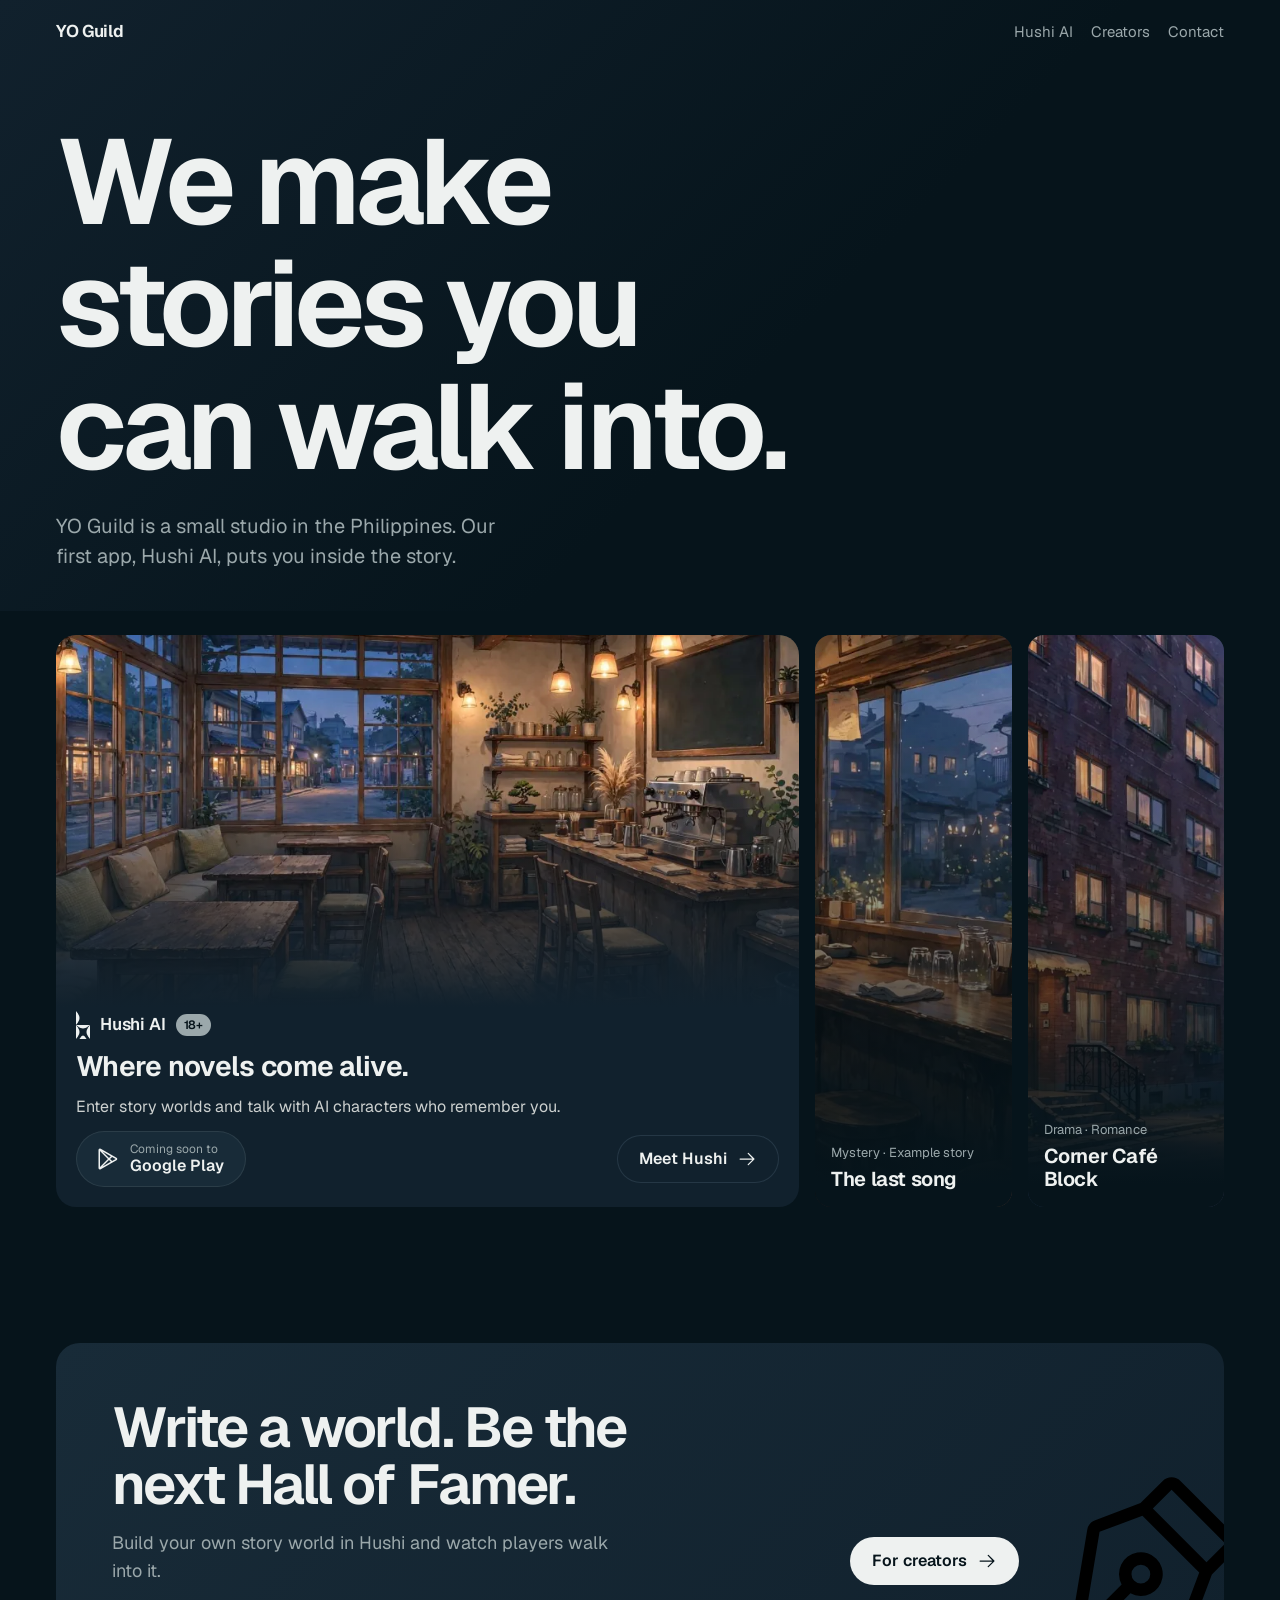
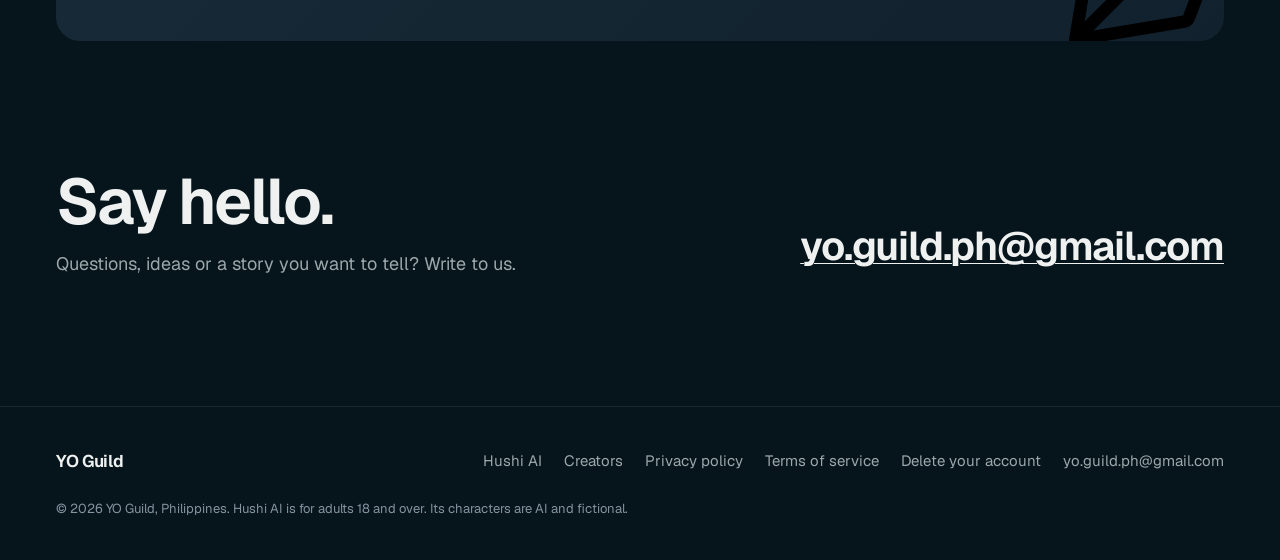
==== index.html @ 48d68849 "Add YO Guild site: front page, Hushi AI page, creators page, legal pages Static HTML/CSS for GitHub " ====
<!doctype html>
<html lang="en">
<head>
<meta charset="utf-8">
<meta name="viewport" content="width=device-width, initial-scale=1, viewport-fit=cover">
<title>YO Guild</title>
<meta name="description" content="YO Guild makes story apps you can walk into. Our first app, Hushi AI, puts you inside the story.">
<link rel="canonical" href="https://yoguild.github.io/">
<meta name="theme-color" content="#06141B">
<meta name="color-scheme" content="dark">
<link rel="icon" href="/assets/favicon.svg" type="image/svg+xml">
<link rel="apple-touch-icon" href="/assets/apple-touch-icon.png">
<link rel="preload" href="/assets/fonts/geist-normal-latin.woff2" as="font" type="font/woff2" crossorigin>
<link rel="stylesheet" href="/assets/site.css">
<meta property="og:type" content="website">
<meta property="og:site_name" content="YO Guild">
<meta property="og:title" content="YO Guild">
<meta property="og:description" content="YO Guild makes story apps you can walk into. Our first app, Hushi AI, puts you inside the story.">
<meta property="og:url" content="https://yoguild.github.io/">
<meta property="og:image" content="https://yoguild.github.io/assets/img/og-hushi.jpg">
<meta property="og:image:width" content="1200">
<meta property="og:image:height" content="630">
<meta name="twitter:card" content="summary_large_image">
</head>
<body>
<a class="skip" href="#main">Skip to content</a>
<header class="site-header">
  <div class="wrap">
    <a class="wordmark" href="/">YO Guild</a>
    <nav class="nav" aria-label="Main"><a href="/hushi/">Hushi AI</a><a href="/hushi/creators/">Creators</a><a href="mailto:yo.guild.ph@gmail.com">Contact</a></nav>
  </div>
</header>
<main id="main">
<section class="home-hero">
  <div class="wrap">
    <h1>We make stories you can walk into.</h1>
    <p class="lede">YO Guild is a small studio in the Philippines. Our first app, Hushi AI, puts you inside the story.</p>
  </div>
</section>

<section aria-labelledby="apps-title">
  <div class="wrap">
    <h2 id="apps-title" class="vh">Our apps</h2>
    <div class="apps">
      <article class="appcard">
        <figure><img src="/assets/img/cafe-900.webp" srcset="/assets/img/cafe-900.webp 900w, /assets/img/cafe-1800.webp 1800w" sizes="(min-width:900px) 760px, 100vw" alt="" width="900" height="506"></figure>
        <div class="in">
          <div class="brand"><svg viewBox="0 0 100 200" aria-hidden="true"><use href="/assets/icons.svg#mark"/></svg>Hushi AI <span class="age" aria-label="18 plus">18+</span></div>
          <p class="tagline">Where novels come alive.</p>
          <p>Enter story worlds and talk with AI characters who remember you.</p>
          <div class="row">
            <span class="soon" role="img" aria-label="Coming soon to Google Play"><svg class="ico" aria-hidden="true"><use href="/assets/icons.svg#google-play-logo"/></svg><span><small>Coming soon to</small><b>Google Play</b></span></span>
            <a class="btn btn-ghost" href="/hushi/">Meet Hushi <svg class="ico" aria-hidden="true"><use href="/assets/icons.svg#arrow-right"/></svg></a>
          </div>
        </div>
      </article>
      <!-- Story worlds: placeholder covers until the real world covers are ready. -->
      <div class="worlds">
        <a class="world" href="/hushi/#story">
          <img src="/assets/img/world-bar.webp" alt="" width="600" height="800" loading="lazy">
          <span>Mystery · Example story</span>
          <b>The last song</b>
        </a>
        <a class="world" href="/hushi/">
          <img src="/assets/img/world-street.webp" alt="" width="600" height="800" loading="lazy">
          <span>Drama · Romance</span>
          <b>Corner Café Block</b>
        </a>
      </div>
    </div>
  </div>
</section>

<section class="section">
  <div class="wrap">
    <div class="band">
      <svg class="ico-big" aria-hidden="true"><use href="/assets/icons.svg#pen-nib"/></svg>
      <div>
        <h2>Write a world. Be the next Hall of Famer.</h2>
        <p class="sub">Build your own story world in Hushi and watch players walk into it.</p>
      </div>
      <a class="btn btn-primary" href="/hushi/creators/">For creators <svg class="ico" aria-hidden="true"><use href="/assets/icons.svg#arrow-right"/></svg></a>
    </div>
  </div>
</section>

<section class="section" style="padding-top:0" aria-labelledby="contact-title">
  <div class="wrap contact">
    <div>
      <h2 id="contact-title" class="h2">Say hello.</h2>
      <p class="sub">Questions, ideas or a story you want to tell? Write to us.</p>
    </div>
    <a class="mail" href="mailto:yo.guild.ph@gmail.com">yo.guild.ph@gmail.com</a>
  </div>
</section>
</main>
<footer class="site-footer">
  <div class="wrap">
    <div class="foot-top">
      <a class="wordmark" href="/">YO Guild</a>
      <nav class="foot-links" aria-label="Footer">
        <a href="/hushi/">Hushi AI</a>
        <a href="/hushi/creators/">Creators</a>
        <a href="/hushi/privacy/">Privacy policy</a>
        <a href="/hushi/terms/">Terms of service</a>
        <a href="/hushi/delete-account/">Delete your account</a>
        <a href="mailto:yo.guild.ph@gmail.com">yo.guild.ph@gmail.com</a>
      </nav>
    </div>
    <p class="foot-small">© 2026 YO Guild, Philippines. Hushi AI is for adults 18 and over. Its characters are AI and fictional.</p>
  </div>
</footer>
</body>
</html>
---- assets/site.css ----
/* YO Guild site. Slate ground, silver type, place art carries the colour (Hushi design rules, planV5/redesign-proposal.md). */
@font-face{font-family:"Geist";font-style:normal;font-weight:100 900;font-display:swap;src:url(/assets/fonts/geist-normal-latin.woff2) format("woff2")}
@font-face{font-family:"Geist";font-style:italic;font-weight:100 900;font-display:swap;src:url(/assets/fonts/geist-italic-latin.woff2) format("woff2")}

:root{
  --ink:#06141B; --deep:#11212D; --raised:#182B38; --line:#253745; --steel:#4A5C6A;
  --muted:#8494A0; --soft:#9BA8AB; --body:#CCD0CF; --mist:#EEF1F0;
  --card:rgba(17,33,45,.80);
  --hair:color-mix(in srgb,var(--soft) 14%,transparent);
  --ease:cubic-bezier(.2,0,0,1); --fast:150ms; --mid:240ms;
  --sans:"Geist",ui-sans-serif,system-ui,-apple-system,"Segoe UI",Roboto,sans-serif;
  --gutter:max(16px,env(safe-area-inset-left,0px));
  --gutter-r:max(16px,env(safe-area-inset-right,0px));
  color-scheme:dark;
}
*,*::before,*::after{box-sizing:border-box}
html{-webkit-text-size-adjust:100%;text-size-adjust:100%;scroll-padding-top:24px}
body{margin:0;background:var(--ink);color:var(--body);font:400 16px/1.6 var(--sans);-webkit-font-smoothing:antialiased;-moz-osx-font-smoothing:grayscale;-webkit-tap-highlight-color:transparent}
::selection{background:var(--mist);color:var(--ink)}
img,svg{display:block;max-width:100%}
img{height:auto}
a{color:var(--mist);text-decoration-thickness:1px;text-underline-offset:3px}
:focus-visible{outline:2px solid var(--mist);outline-offset:3px;border-radius:6px}
h1,h2,h3{color:var(--mist);font-weight:650;letter-spacing:-.035em;line-height:1.02;text-wrap:balance;margin:0}
p,ul,ol,figure{margin:0}
html{scrollbar-color:var(--line) var(--ink)}
.ico{width:1.25em;height:1.25em;flex:none;fill:currentColor}
.wrap{width:100%;max-width:1200px;margin:0 auto;padding-left:var(--gutter);padding-right:var(--gutter-r)}
.skip{position:absolute;left:12px;top:-60px;z-index:50;background:var(--mist);color:var(--ink);padding:10px 16px;border-radius:999px;font-weight:600;text-decoration:none}
.skip:focus{top:12px}
.vh{position:absolute;width:1px;height:1px;overflow:hidden;clip-path:inset(50%);white-space:nowrap}

/* Header and footer */
.site-header{position:absolute;inset:0 0 auto;z-index:10;padding-top:env(safe-area-inset-top,0px)}
.site-header .wrap{display:flex;align-items:center;gap:4px 20px;min-height:64px;flex-wrap:wrap}
.wordmark{color:var(--mist);font-weight:650;font-size:17px;letter-spacing:-.02em;text-decoration:none;margin-right:auto;padding-block:10px}
.nav{display:flex;gap:4px 18px;font-size:15px}
.nav a{color:var(--soft);text-decoration:none;padding-block:12px;transition:color var(--fast) var(--ease)}
.nav a[aria-current="page"]{color:var(--mist);font-weight:600}
@media (hover:hover) and (pointer:fine){.nav a:hover{color:var(--mist)}}
.plain-top{padding-top:calc(88px + env(safe-area-inset-top,0px))}
.site-footer{border-top:1px solid var(--hair);margin-top:auto}
.site-footer .wrap{display:grid;gap:20px;padding-block:36px calc(40px + env(safe-area-inset-bottom,0px))}
.foot-top{display:flex;flex-wrap:wrap;align-items:center;gap:12px 24px}
.foot-top .wordmark{padding:0}
.foot-links{display:flex;flex-wrap:wrap;gap:8px 22px;font-size:15px}
.foot-links a{color:var(--soft);text-decoration:none;padding-block:6px}
@media (hover:hover) and (pointer:fine){.foot-links a:hover{color:var(--mist)}}
.foot-small{font-size:13px;color:var(--muted)}

/* Brand, buttons, store badge */
.brand{display:flex;align-items:center;gap:10px;color:var(--mist);font-weight:600;font-size:17px;letter-spacing:-.01em}
.brand svg{height:28px;width:14px;fill:var(--mist)}
.age{font:600 12px/1 var(--sans);color:var(--ink);background:var(--soft);border-radius:999px;padding:5px 8px}
.btn{display:inline-flex;align-items:center;gap:10px;min-height:48px;padding:0 22px;border-radius:999px;font:600 16px/1 var(--sans);text-decoration:none;white-space:nowrap;transition:transform var(--fast) var(--ease),background-color var(--fast) var(--ease)}
.btn:active{transform:scale(.97)}
.btn-primary{background:var(--mist);color:var(--ink)}
.btn-ghost{color:var(--mist);box-shadow:inset 0 0 0 1px var(--line)}
@media (hover:hover) and (pointer:fine){.btn-ghost:hover{background:var(--deep)}.btn-primary:hover{background:#fff}}
.soon{display:inline-flex;align-items:center;gap:12px;min-height:56px;padding:0 22px 0 18px;border-radius:999px;background:var(--raised);color:var(--mist);box-shadow:inset 0 0 0 1px var(--hair)}
.soon .ico{width:24px;height:24px}
.soon span{display:grid;line-height:1.15}
.soon small{font-size:12px;color:var(--soft)}
.soon b{font-size:16px;font-weight:600}
.ctas{display:flex;flex-wrap:wrap;gap:12px;align-items:center}
.art{position:absolute;inset:0;width:100%;height:100%;object-fit:cover}

/* Shared section rhythm */
.section{padding-block:clamp(72px,10vw,128px)}
.h2{font-size:clamp(36px,6vw,64px)}
.sub{margin-top:16px;max-width:44ch;color:var(--soft);font-size:18px;line-height:1.55}
.lede{font-size:clamp(17px,2.2vw,20px);line-height:1.5;color:var(--body);max-width:36ch}

/* ===== Front page ===== */
.home-hero{position:relative;isolation:isolate;padding-block:calc(120px + env(safe-area-inset-top,0px)) 40px}
.home-hero::before{content:"";position:absolute;inset:0;z-index:-1;background:linear-gradient(135deg,var(--deep),var(--ink) 60%)}
.home-hero h1{font-size:clamp(48px,9.4vw,120px);max-width:10ch;letter-spacing:-.045em}
.home-hero .lede{margin-top:24px;color:var(--soft)}
.apps{display:grid;gap:16px;padding-block:24px 8px}
.appcard{display:grid;border-radius:20px;overflow:hidden;background:var(--deep);text-decoration:none;color:inherit}
.appcard figure{position:relative;aspect-ratio:16/9}
.appcard figure img{width:100%;height:100%;object-fit:cover}
.appcard figure::after{content:"";position:absolute;inset:0;background:linear-gradient(to top,var(--deep),transparent 60%)}
.appcard .in{padding:4px 20px 20px;display:grid;gap:12px}
.tagline{color:var(--mist);font-size:clamp(22px,2.6vw,28px);font-weight:650;letter-spacing:-.025em;line-height:1.1}
.appcard .row{display:flex;flex-wrap:wrap;gap:12px;align-items:center;justify-content:space-between}
.worlds{display:grid;grid-template-columns:repeat(2,minmax(0,1fr));gap:12px}
.world{position:relative;isolation:isolate;display:flex;flex-direction:column;justify-content:flex-end;gap:4px;aspect-ratio:3/4;border-radius:16px;overflow:hidden;padding:16px;color:var(--mist);text-decoration:none;background:var(--deep)}
.world img{position:absolute;inset:0;z-index:-2;width:100%;height:100%;object-fit:cover;transition:transform var(--mid) var(--ease)}
.world::after{content:"";position:absolute;inset:0;z-index:-1;background:linear-gradient(to top,var(--ink) 4%,color-mix(in srgb,var(--ink) 40%,transparent) 55%,transparent)}
.world b{font-size:20px;font-weight:650;letter-spacing:-.02em;line-height:1.15}
.world span{font-size:13px;color:var(--soft)}
@media (hover:hover) and (pointer:fine){.world:hover img{transform:scale(1.03)}}
.band{display:grid;gap:24px;align-items:end;padding:clamp(28px,5vw,56px);border-radius:24px;background:linear-gradient(135deg,var(--raised),var(--deep));position:relative;overflow:hidden;isolation:isolate}
.band .ico-big{display:none;position:absolute;right:-20px;bottom:-30px;width:200px;height:200px;color:color-mix(in srgb,var(--soft) 16%,transparent);z-index:-1}
.band h2{font-size:clamp(32px,5vw,56px);max-width:14ch}
.contact{display:grid;gap:18px}
.mail{font-size:clamp(22px,4vw,40px);font-weight:650;letter-spacing:-.03em;color:var(--mist);word-break:break-word}

/* ===== Hushi page ===== */
.hero{position:relative;min-height:min(92svh,880px);display:flex;align-items:flex-end;overflow:hidden;isolation:isolate}
.hero .art{z-index:-2;object-position:60% 50%}
.hero::after{content:"";position:absolute;inset:0;z-index:-1;background:
  linear-gradient(to bottom,color-mix(in srgb,var(--ink) 75%,transparent),transparent 30%),
  linear-gradient(to top,var(--ink) 4%,color-mix(in srgb,var(--ink) 85%,transparent) 30%,transparent 75%),
  color-mix(in srgb,var(--ink) 45%,transparent)}
.hero .wrap{padding-block:120px 56px;display:grid;gap:22px}
.hero h1{font-size:clamp(52px,10vw,128px);max-width:9ch;letter-spacing:-.045em}
.ep{position:relative;isolation:isolate;overflow:hidden;padding-block:clamp(56px,8vw,96px)}
.ep>.art{z-index:-2;opacity:.42}
.ep::after{content:"";position:absolute;inset:0;z-index:-1;background:linear-gradient(to bottom,var(--ink),color-mix(in srgb,var(--ink) 62%,transparent) 22%,color-mix(in srgb,var(--ink) 62%,transparent) 78%,var(--ink))}
.ep-grid{display:grid;gap:40px}
.column{display:grid;gap:18px;width:100%;max-width:520px;margin-inline:auto}
.side{width:100%;max-width:520px;margin-inline:auto}
.beat{font-size:clamp(34px,5.4vw,64px);max-width:13ch}
.beat-sub{margin-top:14px;color:var(--soft);font-size:17px;max-width:32ch}
.tag-ex{justify-self:center;font-size:12px;font-weight:600;color:var(--soft);border-radius:999px;padding:6px 10px;background:color-mix(in srgb,var(--ink) 70%,transparent);box-shadow:inset 0 0 0 1px var(--hair)}
.ep-card{display:grid;gap:4px;justify-items:center;text-align:center;padding:18px 20px;border-radius:20px;background:color-mix(in srgb,var(--ink) 70%,transparent);box-shadow:inset 0 0 0 1px var(--hair)}
.ep-card small{font:600 13px/1 var(--sans);color:var(--soft);font-variant-numeric:tabular-nums}
.ep-card b{color:var(--mist);font-size:22px;font-weight:650;letter-spacing:-.02em}
.scenebar{display:grid;grid-template-columns:1fr auto;align-items:center;gap:12px;padding:10px 14px;border-radius:16px;background:color-mix(in srgb,var(--ink) 80%,transparent)}
.scenebar b{display:block;color:var(--mist);font-weight:600;font-size:15px}
.scenebar span{color:var(--soft);font-size:13px}
.cast{display:flex}
.cast img{width:30px;height:30px;border-radius:50%;object-fit:cover;box-shadow:0 0 0 2px var(--ink)}
.cast img+img{margin-left:-6px}
.dead{filter:grayscale(1)}
.narr{text-align:center;color:var(--body);max-width:34ch;margin-inline:auto;text-wrap:pretty}
.worldline{display:flex;gap:10px;align-items:center;justify-content:center;color:var(--soft);font-size:14px;text-align:left}
.worldline img{width:28px;height:28px;border-radius:50%;flex:none}
/* One run: name and face, then one card; every block on its own line, as in the app's MessageBubble. */
.run{display:grid;gap:6px;justify-items:start}
.speaker{display:flex;align-items:center;gap:8px;color:var(--mist);font-weight:600;font-size:15px}
.speaker img{width:28px;height:28px;border-radius:50%;object-fit:cover}
.speaker em{font-style:normal;font-weight:500;color:var(--soft);font-size:13px}
.card{max-width:82%;display:grid;gap:10px;padding:12px 14px;border-radius:20px 20px 20px 6px;background:var(--card)}
.run.you{justify-items:end}
.run.you .card{background:var(--line);border-radius:20px 20px 6px 20px}
.speech{color:var(--mist);font-weight:600}
.action{color:var(--soft)}
.thought{color:var(--body);font-style:italic}
.written{color:var(--soft);font-style:italic}
.keys{display:flex;flex-wrap:wrap;gap:8px 16px;justify-content:center;font-size:14px}
.composer{display:grid;gap:10px;margin-top:8px}
.composer .chips{display:flex;gap:8px}
.cchip{display:inline-flex;align-items:center;min-height:40px;padding:0 16px;border-radius:999px;background:color-mix(in srgb,var(--deep) 90%,transparent);color:var(--body);font-size:14px}
.cinput{display:flex;align-items:center;justify-content:space-between;min-height:52px;padding:0 6px 0 18px;border-radius:999px;background:color-mix(in srgb,var(--deep) 92%,transparent);color:var(--soft)}
.cinput i{display:grid;place-items:center;width:40px;height:40px;border-radius:50%;background:var(--steel);color:var(--ink)}
.journal{display:grid;gap:28px;align-items:center}
.jcard{background:var(--deep);border-radius:20px;padding:20px;display:grid;gap:14px;max-width:520px;width:100%}
.jhead{display:flex;align-items:center;gap:12px;color:var(--mist);font-weight:600}
.jhead img{width:44px;height:44px;border-radius:50%}
.jhead small{display:block;color:var(--muted);font-weight:400;font-size:13px}
.mem{background:var(--raised);border-radius:16px;padding:14px 16px;display:grid;gap:10px}
.mem .tag{font-size:12px;color:var(--soft);font-weight:600}
.chips{display:flex;gap:8px;flex-wrap:wrap}
.chip{min-height:36px;padding:0 14px;border-radius:999px;display:inline-flex;align-items:center;font-size:14px;font-weight:500;color:var(--mist);box-shadow:inset 0 0 0 1px var(--line)}
.chip.on{background:var(--mist);color:var(--ink);box-shadow:none}
.close{position:relative;isolation:isolate;overflow:hidden;padding-block:clamp(80px,12vw,150px)}
.close .art{z-index:-2;opacity:.35}
.close::after{content:"";position:absolute;inset:0;z-index:-1;background:linear-gradient(to bottom,var(--ink),transparent 40%,var(--ink))}
.close h2{font-size:clamp(40px,7vw,88px);max-width:12ch;margin-bottom:28px}

/* ===== Creators page ===== */
.cr-hero{position:relative;isolation:isolate;overflow:hidden;padding-block:calc(120px + env(safe-area-inset-top,0px)) clamp(56px,8vw,96px)}
.cr-hero .art{z-index:-2;opacity:.5;object-position:30% 50%}
.cr-hero::after{content:"";position:absolute;inset:0;z-index:-1;background:linear-gradient(to top,var(--ink) 6%,color-mix(in srgb,var(--ink) 70%,transparent) 50%,color-mix(in srgb,var(--ink) 55%,transparent))}
.cr-hero .wrap{display:grid;gap:22px}
.cr-hero h1{font-size:clamp(46px,8.6vw,112px);max-width:11ch;letter-spacing:-.045em}
.build{display:grid;gap:48px;align-items:center}
.blocks{display:grid;gap:22px;margin-top:32px;list-style:none;padding:0}
.blocks li{display:grid;grid-template-columns:24px 1fr;gap:4px 16px}
.blocks .ico{width:24px;height:24px;color:var(--soft);margin-top:2px;grid-row:span 2}
.blocks b{color:var(--mist);font-weight:600;font-size:18px;letter-spacing:-.01em}
.blocks span{color:var(--soft)}
.cast-fan{display:grid;grid-template-columns:repeat(3,1fr);gap:12px;align-items:end;max-width:560px;width:100%;justify-self:center}
.cast-fan figure{border-radius:16px;overflow:hidden;background:var(--deep)}
.cast-fan figure:nth-child(2){transform:translateY(-28px)}
.cast-fan img{width:100%;aspect-ratio:3/4;object-fit:cover;object-position:50% 25%}
.cast-fan figcaption{padding:10px 12px 12px;display:grid;font-size:13px;color:var(--soft);line-height:1.35}
.cast-fan figcaption b{color:var(--mist);font-size:15px;font-weight:600}
.ranks{display:grid;gap:12px;margin-top:32px;padding:0;list-style:none;counter-reset:rank}
.ranks li{display:flex;align-items:center;gap:14px;padding:16px 18px;border-radius:16px;background:var(--deep);color:var(--mist);font-weight:600;font-size:18px}
.ranks li::before{counter-increment:rank;content:counter(rank);font-variant-numeric:tabular-nums;color:var(--soft);font-weight:500;font-size:14px;width:20px}
.ranks li:last-child{background:var(--mist);color:var(--ink)}
.ranks li:last-child::before{color:var(--steel)}
.fame{position:relative;isolation:isolate;overflow:hidden;border-radius:28px;padding:clamp(28px,6vw,72px);background:linear-gradient(160deg,var(--raised),var(--ink) 75%)}
.fame .trophy{width:56px;height:56px;color:var(--mist);margin-bottom:24px}
.fame h2{font-size:clamp(40px,7.4vw,96px);max-width:12ch}
.awards{display:grid;gap:10px;margin-top:36px}
.award{display:flex;align-items:center;justify-content:space-between;gap:12px;padding:16px 18px;border-radius:16px;background:color-mix(in srgb,var(--deep) 80%,transparent);color:var(--mist);font-weight:600}
.award small{font-weight:500;color:var(--soft);font-size:13px;white-space:nowrap}
.award.ghost{background:transparent;box-shadow:inset 0 0 0 1.5px var(--line);color:var(--soft);border-style:none}
.soon-pill{display:inline-flex;align-items:center;gap:8px;font-size:13px;font-weight:600;color:var(--ink);background:var(--soft);border-radius:999px;padding:6px 12px}
.earn{display:grid;gap:20px;align-items:center}
.earn .coins{width:64px;height:64px;color:var(--mist)}
.steps{display:grid;gap:12px;margin-top:32px;padding:0;list-style:none;counter-reset:step}
.steps li{display:grid;grid-template-columns:40px 1fr;gap:16px;align-items:center;padding:16px 18px;border-radius:16px;background:var(--deep);color:var(--body)}
.steps li::before{counter-increment:step;content:counter(step);display:grid;place-items:center;width:40px;height:40px;border-radius:50%;background:var(--raised);color:var(--mist);font-weight:600;font-variant-numeric:tabular-nums}
.steps b{color:var(--mist);font-weight:600}

/* ===== Legal pages ===== */
.legal{padding-bottom:clamp(56px,8vw,96px)}
.legal-head{display:grid;gap:12px;padding-block:24px 32px;border-bottom:1px solid var(--hair);margin-bottom:32px}
.legal-head h1{font-size:clamp(36px,6vw,60px)}
.legal-head .meta{color:var(--muted);font-size:14px}
.doc{display:grid;gap:32px}
.toc{align-self:start}
.toc details{border-radius:16px;background:var(--deep);padding:4px 16px}
.toc summary{cursor:pointer;min-height:48px;display:flex;align-items:center;color:var(--mist);font-weight:600;font-size:15px}
.toc summary::-webkit-details-marker{display:none}
.toc summary::after{content:"Show";margin-left:auto;color:var(--soft);font-weight:500;font-size:13px}
.toc details[open] summary::after{content:"Hide"}
.toc ol{list-style:none;padding:0 0 12px;display:grid;gap:2px;font-size:14px}
.toc a{display:block;color:var(--soft);text-decoration:none;padding:7px 0;line-height:1.35}
@media (hover:hover) and (pointer:fine){.toc a:hover{color:var(--mist)}}
.prose{max-width:68ch;min-width:0;display:grid;gap:14px;font-size:16.5px;line-height:1.65}
.prose h2{font-size:clamp(24px,3vw,30px);letter-spacing:-.025em;line-height:1.15;margin-top:28px;scroll-margin-top:24px}
.prose h3{font-size:19px;letter-spacing:-.015em;line-height:1.25;margin-top:12px}
.prose ul,.prose ol{padding-left:22px;display:grid;gap:8px}
.prose li::marker{color:var(--steel)}
.prose strong{color:var(--mist);font-weight:600}
.prose a{word-break:break-word}

/* ===== 404 ===== */
.lost{min-height:70svh;display:grid;align-content:center;gap:20px}
.lost h1{font-size:clamp(44px,8vw,96px);max-width:12ch}

@media (min-width:720px){
  .worlds{gap:16px}
}
@media (max-width:420px){
  .world{padding:12px}
  .world b{font-size:17px}
}
@media (min-width:900px){
  .apps{grid-template-columns:minmax(0,2fr) minmax(0,1.1fr);align-items:stretch}
  .appcard figure{aspect-ratio:16/8}
  .worlds .world{aspect-ratio:auto;height:100%;min-height:360px}
  .band{grid-template-columns:1fr auto;padding-right:clamp(28px,16vw,220px)}
  .band .ico-big{display:block}
  .band .btn{position:relative}
  .contact{grid-template-columns:1fr auto;align-items:end}
  .journal{grid-template-columns:1fr 1fr}
  .build{grid-template-columns:1fr 1fr}
  .earn{grid-template-columns:auto 1fr auto}
  .doc{grid-template-columns:240px minmax(0,1fr);gap:56px}
  .toc{position:sticky;top:24px}
  .toc details{background:transparent;padding:0}
  .toc summary{min-height:auto;padding-bottom:8px;list-style:none}
  .toc summary::after{content:none}
}
@media (min-width:1200px){
  .ep-grid{grid-template-columns:1fr minmax(0,520px) 1fr;align-items:center;gap:48px}
  .ep-grid .column{grid-column:2}
  .ep-grid .side{grid-column:1;grid-row:1;justify-self:end;text-align:right;max-width:none}
  .ep-grid .side.r{grid-column:3;justify-self:start;text-align:left}
  .ep-grid .side:not(.r) .beat-sub{margin-left:auto}
}
@media (prefers-reduced-motion:no-preference){
  @supports (animation-timeline:view()){
    .rv{animation:rise linear both;animation-timeline:view();animation-range:entry 0% entry 50%}
    @keyframes rise{from{opacity:0;transform:translateY(12px)}}
  }
}
@media (prefers-reduced-motion:reduce){
  .btn,.world img{transition:none}
}
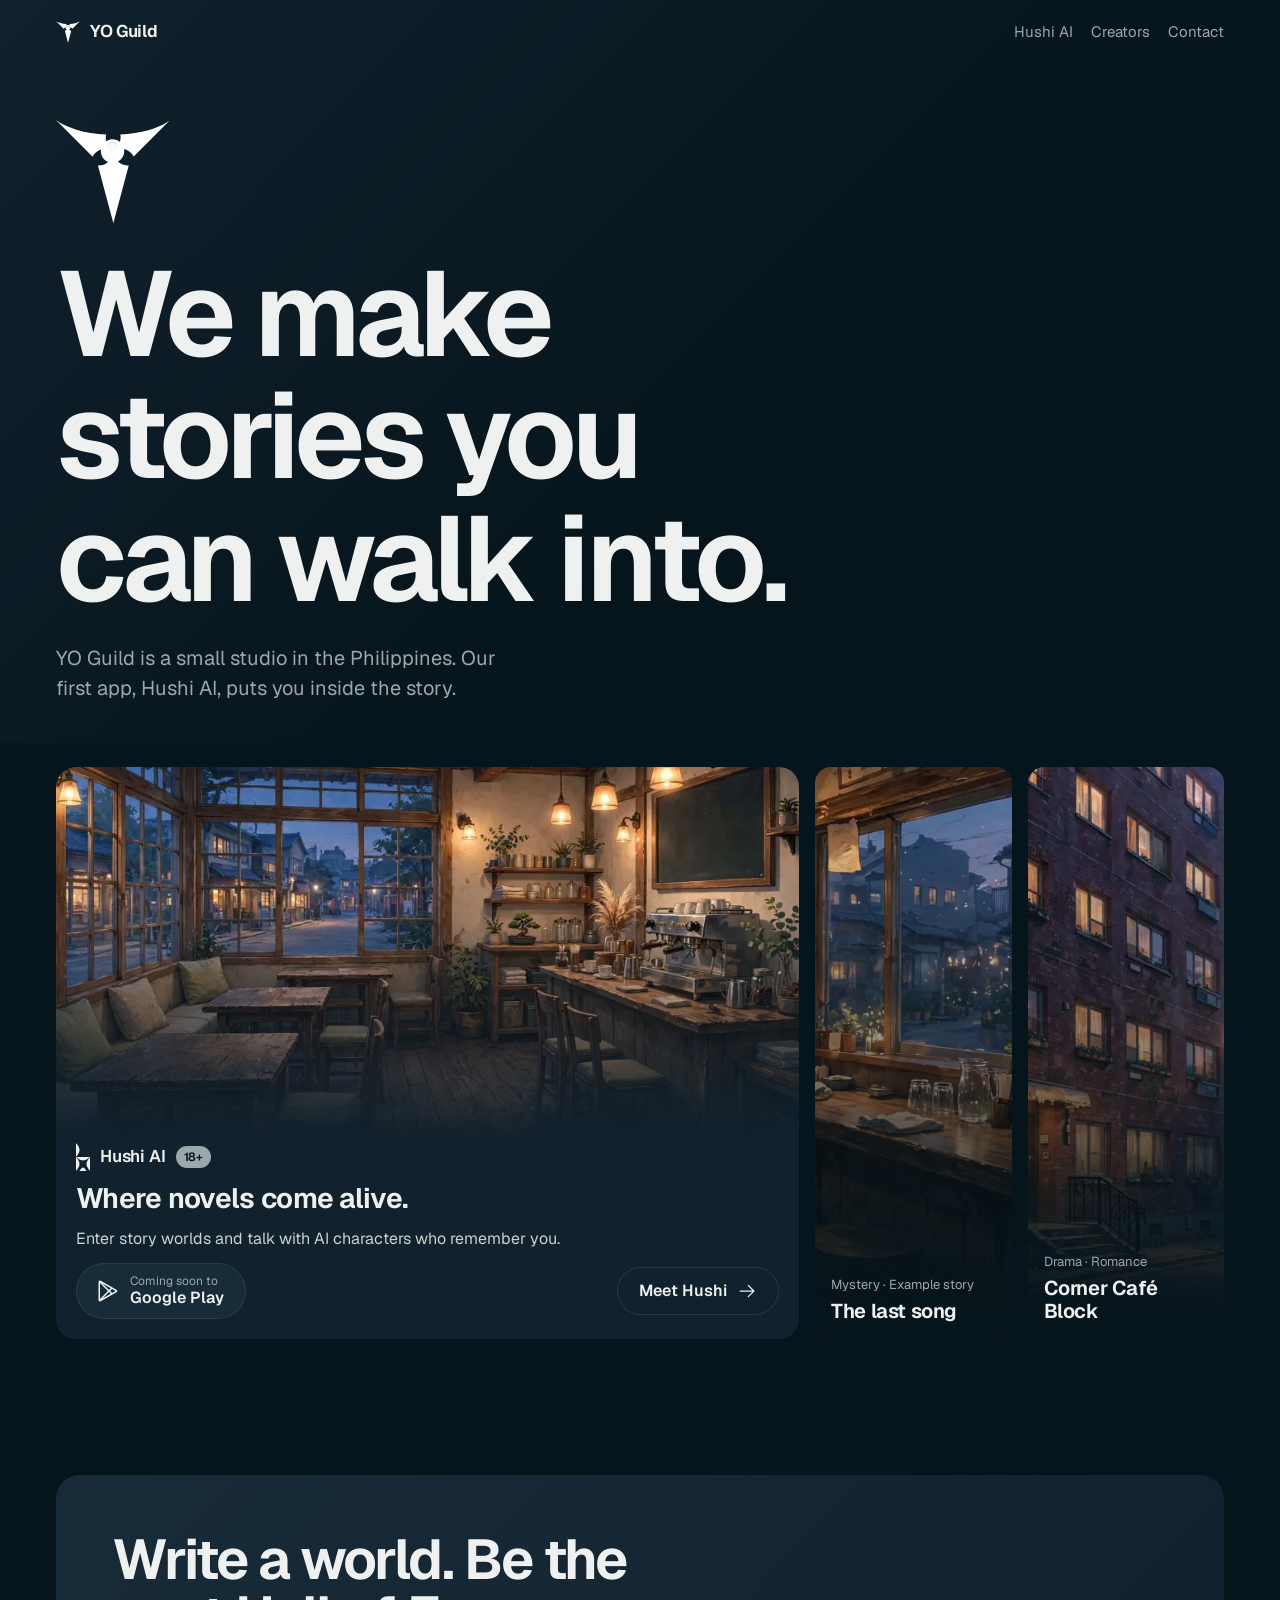
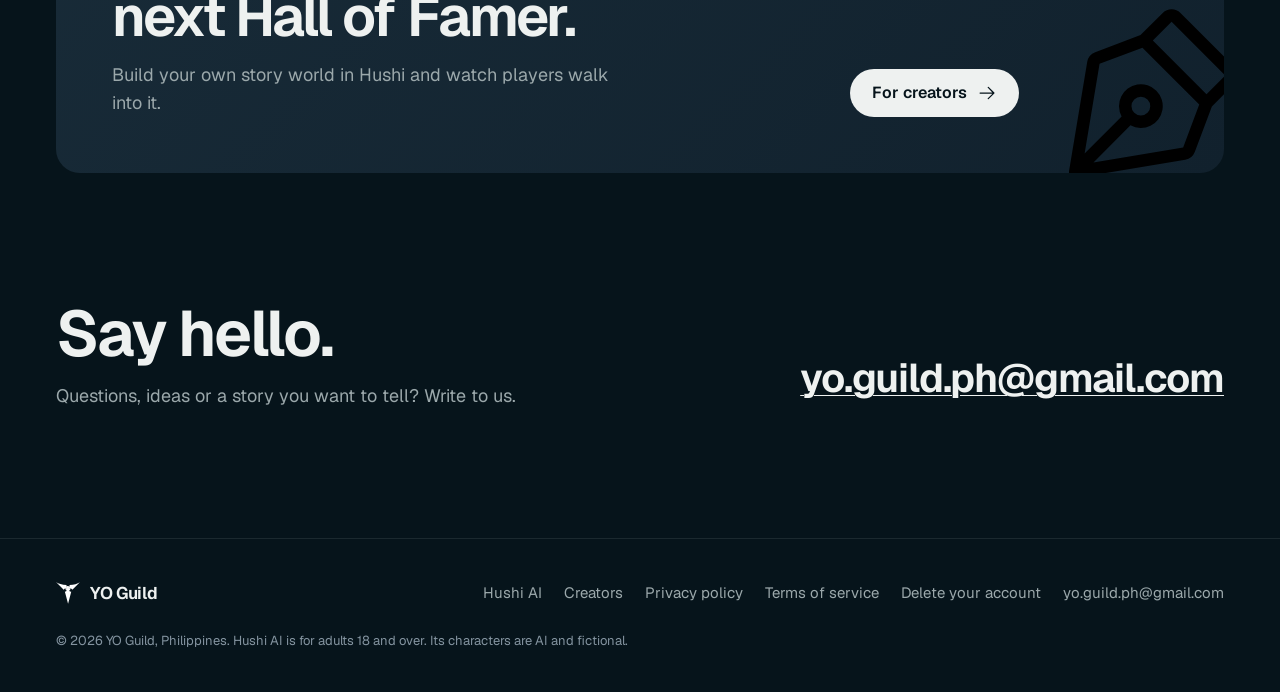
==== commit 67451217: "YO Guild logo; say Memories instead of Journal The owner's YO Guild logo in the header, the footer a" ====
--- a/index.html
+++ b/index.html
@@ -26,13 +26,14 @@
 <a class="skip" href="#main">Skip to content</a>
 <header class="site-header">
   <div class="wrap">
-    <a class="wordmark" href="/">YO Guild</a>
+    <a class="wordmark" href="/"><img src="/assets/yoguild-logo.svg" alt="" width="24" height="22">YO Guild</a>
     <nav class="nav" aria-label="Main"><a href="/hushi/">Hushi AI</a><a href="/hushi/creators/">Creators</a><a href="mailto:yo.guild.ph@gmail.com">Contact</a></nav>
   </div>
 </header>
 <main id="main">
 <section class="home-hero">
   <div class="wrap">
+    <img class="home-logo" src="/assets/yoguild-logo.svg" alt="YO Guild logo" width="158" height="144">
     <h1>We make stories you can walk into.</h1>
     <p class="lede">YO Guild is a small studio in the Philippines. Our first app, Hushi AI, puts you inside the story.</p>
   </div>
@@ -97,7 +98,7 @@
 <footer class="site-footer">
   <div class="wrap">
     <div class="foot-top">
-      <a class="wordmark" href="/">YO Guild</a>
+      <a class="wordmark" href="/"><img src="/assets/yoguild-logo.svg" alt="" width="24" height="22">YO Guild</a>
       <nav class="foot-links" aria-label="Footer">
         <a href="/hushi/">Hushi AI</a>
         <a href="/hushi/creators/">Creators</a>
--- a/assets/site.css
+++ b/assets/site.css
@@ -33,7 +33,8 @@
 /* Header and footer */
 .site-header{position:absolute;inset:0 0 auto;z-index:10;padding-top:env(safe-area-inset-top,0px)}
 .site-header .wrap{display:flex;align-items:center;gap:4px 20px;min-height:64px;flex-wrap:wrap}
-.wordmark{color:var(--mist);font-weight:650;font-size:17px;letter-spacing:-.02em;text-decoration:none;margin-right:auto;padding-block:10px}
+.wordmark{display:inline-flex;align-items:center;gap:10px;color:var(--mist);font-weight:650;font-size:17px;letter-spacing:-.02em;text-decoration:none;margin-right:auto;padding-block:10px}
+.wordmark img{height:22px;width:auto}
 .nav{display:flex;gap:4px 18px;font-size:15px}
 .nav a{color:var(--soft);text-decoration:none;padding-block:12px;transition:color var(--fast) var(--ease)}
 .nav a[aria-current="page"]{color:var(--mist);font-weight:600}
@@ -75,6 +76,7 @@
 .home-hero{position:relative;isolation:isolate;padding-block:calc(120px + env(safe-area-inset-top,0px)) 40px}
 .home-hero::before{content:"";position:absolute;inset:0;z-index:-1;background:linear-gradient(135deg,var(--deep),var(--ink) 60%)}
 .home-hero h1{font-size:clamp(48px,9.4vw,120px);max-width:10ch;letter-spacing:-.045em}
+.home-logo{height:clamp(64px,9vw,104px);width:auto;margin-bottom:28px}
 .home-hero .lede{margin-top:24px;color:var(--soft)}
 .apps{display:grid;gap:16px;padding-block:24px 8px}
 .appcard{display:grid;border-radius:20px;overflow:hidden;background:var(--deep);text-decoration:none;color:inherit}
